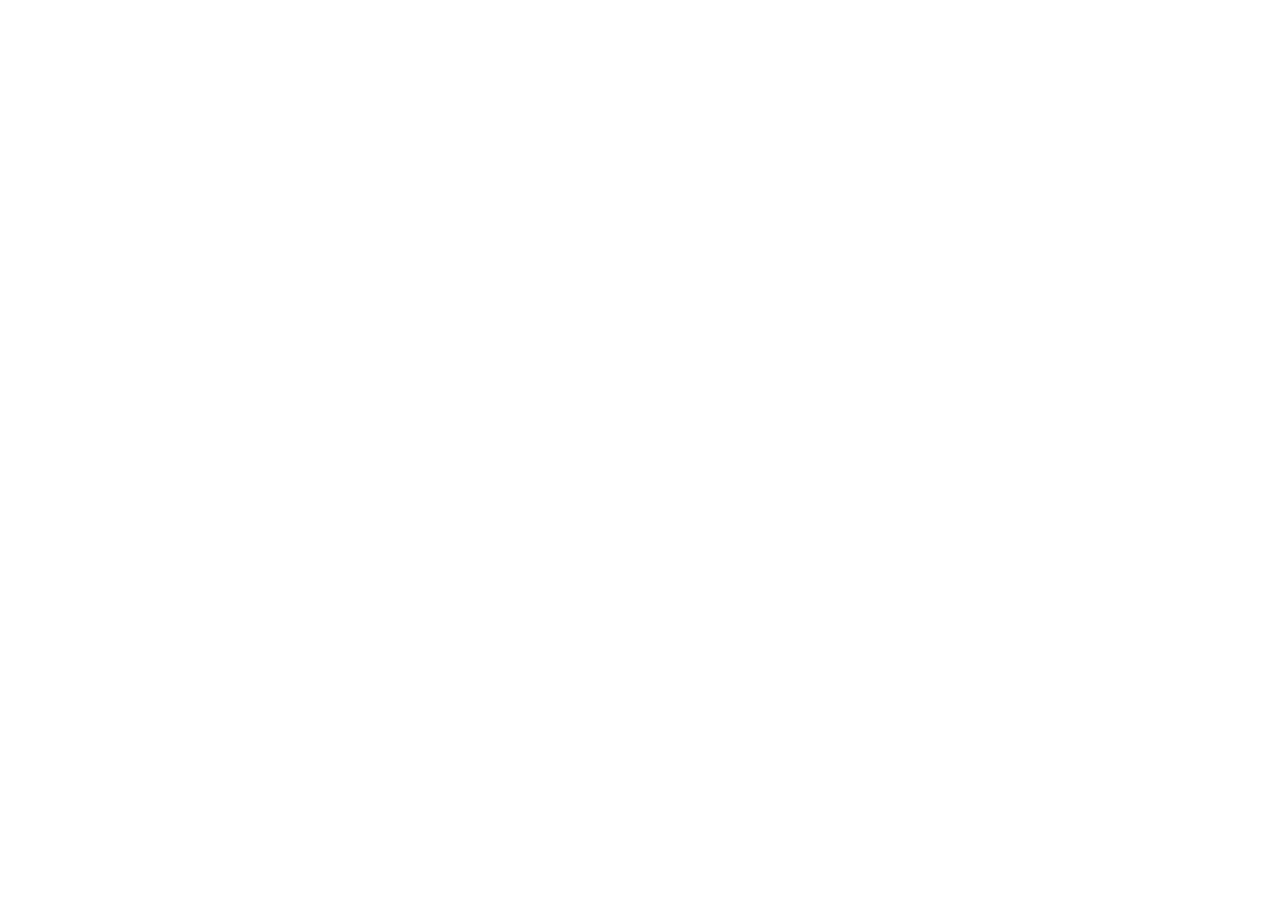
==== index.html @ 03653517 "first commit" ====
<!DOCTYPE html>
<html lang="en">
<head>
    <meta charset="UTF-8">
    <meta name="viewport" content="width=device-width, initial-scale=1.0">
    <title>GitHub Issues Tracker</title>
</head>
<body>
    
</body>
</html>
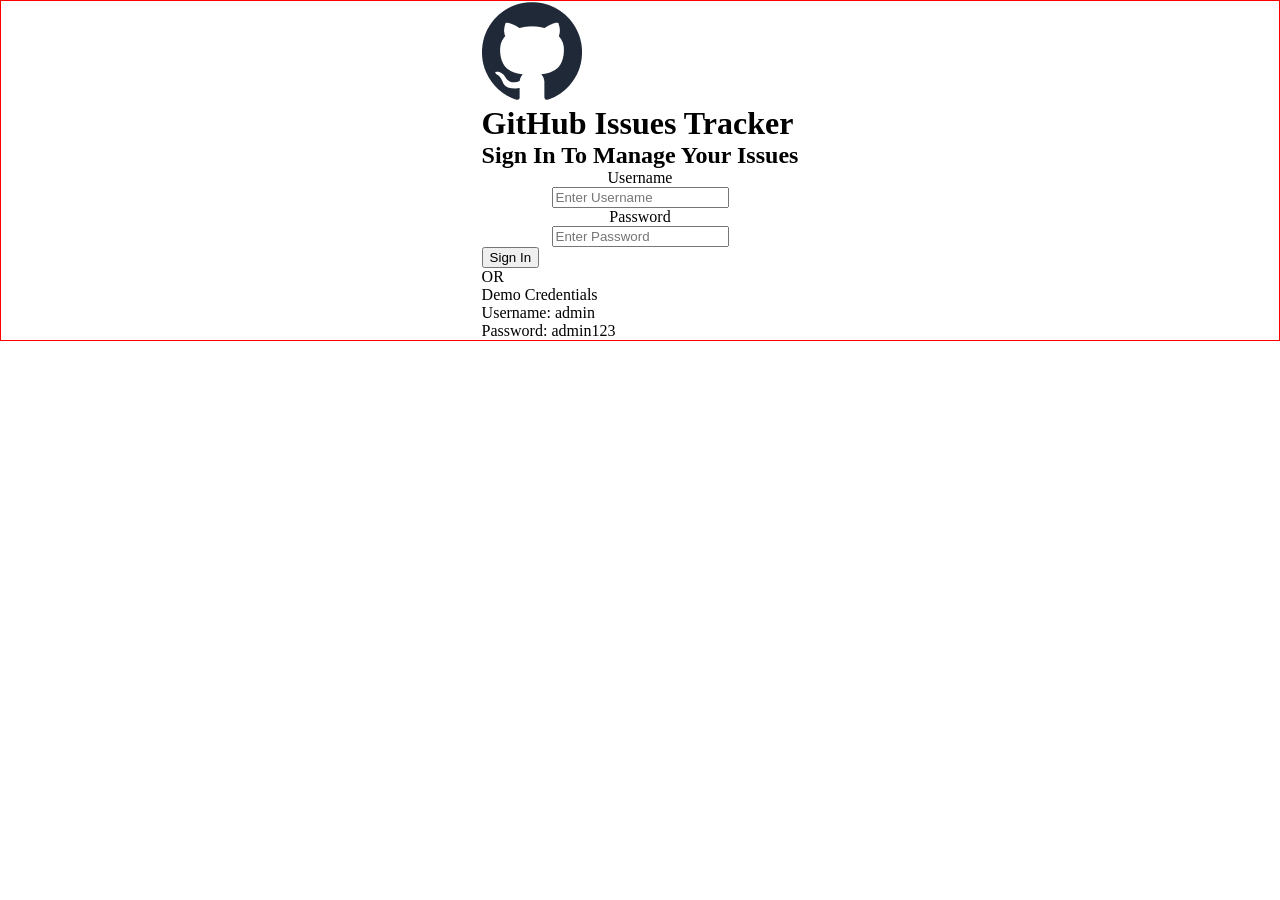
==== commit fb9b7ce1: "initial setup" ====
--- a/index.html
+++ b/index.html
@@ -4,8 +4,34 @@
     <meta charset="UTF-8">
     <meta name="viewport" content="width=device-width, initial-scale=1.0">
     <title>GitHub Issues Tracker</title>
+    <link rel="stylesheet" href="style.css">
 </head>
 <body>
-    
+    <div class="login-container">
+        <div class="login-header">
+            <div class="login-logo">
+                <img src="assets/github-logo.png" alt="">
+            </div>
+            <div class="login-title">
+                <h1>GitHub Issues Tracker</h1>
+                <h2>Sign In To Manage Your Issues</h2>
+            </div>
+            <div class="login-form">
+                <label>Username</label>
+                <input type="text" placeholder="Enter Username">
+                <label>Password</label>
+                <input type="text" placeholder="Enter Password">
+            </div>
+            <button>Sign In</button>
+            <div class="login-footer">
+                <p>OR</p>
+                <p>Demo Credentials</p>
+                <p>Username: admin</p>
+                <p>Password: admin123</p>
+            </div>
+        </div>
+    </div>
+
+    <script src="app.js"></script>    
 </body>
 </html>
--- a/style.css
+++ b/style.css
@@ -0,0 +1,13 @@
+*{
+    margin: 0 auto;
+}
+
+.login-container{
+    display: flex;
+    border: 1px solid red;
+}
+
+.login-form{
+    display: flex;
+    flex-direction: column;
+}
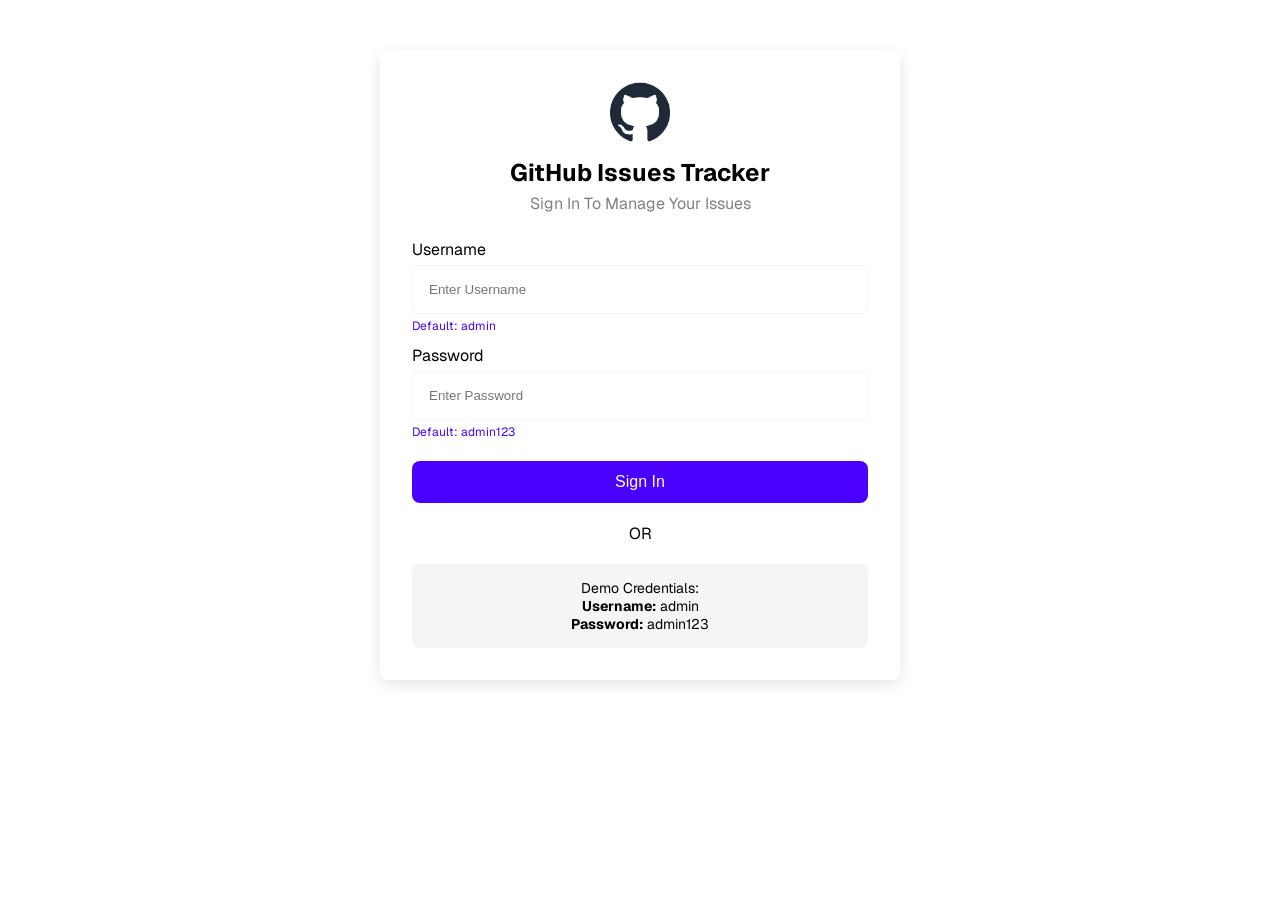
==== commit ac01da4d: "finished login page ui" ====
--- a/index.html
+++ b/index.html
@@ -5,29 +5,35 @@
     <meta name="viewport" content="width=device-width, initial-scale=1.0">
     <title>GitHub Issues Tracker</title>
     <link rel="stylesheet" href="style.css">
+    <link rel="preconnect" href="https://fonts.googleapis.com">
+    <link rel="preconnect" href="https://fonts.gstatic.com" crossorigin>
+    <link href="https://fonts.googleapis.com/css2?family=Geist:wght@100..900&display=swap" rel="stylesheet">
 </head>
-<body>
+<body class="font-geist">
     <div class="login-container">
-        <div class="login-header">
+        <div class="login-card">
             <div class="login-logo">
                 <img src="assets/github-logo.png" alt="">
             </div>
-            <div class="login-title">
-                <h1>GitHub Issues Tracker</h1>
-                <h2>Sign In To Manage Your Issues</h2>
-            </div>
-            <div class="login-form">
+            <h2>GitHub Issues Tracker</h2>
+            <p class="login-subtitle">Sign In To Manage Your Issues</p>
+            <form>
                 <label>Username</label>
                 <input type="text" placeholder="Enter Username">
+                <small class="default">Default: admin</small>
                 <label>Password</label>
                 <input type="text" placeholder="Enter Password">
+                <small class="default">Default: admin123</small>
+            </form>
+            <button class="login-button">Sign In</button>
+            <div class="login-divider">
+                <p>OR</p>
             </div>
-            <button>Sign In</button>
-            <div class="login-footer">
-                <p>OR</p>
-                <p>Demo Credentials</p>
-                <p>Username: admin</p>
-                <p>Password: admin123</p>
+
+            <div class="login-demo">
+                <p>Demo Credentials:</p>
+                <p><b>Username:</b> admin</p>
+                <p><b>Password:</b> admin123</p>
             </div>
         </div>
     </div>
--- a/style.css
+++ b/style.css
@@ -1,13 +1,102 @@
+/* shared */
 *{
-    margin: 0 auto;
+    margin:0;
+    padding:0;
+    box-sizing:border-box;
+}
+
+.font-geist{
+    font-family: "Geist", sans-serif;
+    font-optical-sizing: auto;
+}
+
+/* login page */
+body{
+    display:flex;
+    justify-content:center;
+    align-items:center;
 }
 
 .login-container{
-    display: flex;
-    border: 1px solid red;
+    margin-top: 50px;
+    width:100%;
+    max-width:520px;
+    max-height: 743px;
 }
 
-.login-form{
-    display: flex;
-    flex-direction: column;
-}+.login-card{
+    background:white;
+    padding: 32px;
+    border-radius: 8px;
+    box-shadow:0 5px 15px rgba(0,0,0,0.1);
+    text-align:center;
+}
+
+.login-logo img{
+    width: 60px;
+    margin-bottom:10px;
+}
+
+.login-card h2{
+    margin-bottom:5px;
+}
+
+.login-subtitle{
+    color: gray;
+    margin-bottom:25px;
+}
+
+form{
+    text-align:left;
+}
+
+label{
+    font: bolder;
+    font-weight: 400;
+    display:block;
+    margin-top:10px;
+}
+
+input{
+    width: 100%;
+    padding: 16px;
+    margin-top: 5px;
+    border: 1px solid whitesmoke;
+    border-radius: 5px;
+}
+
+.default{
+    color: #4A00FF;
+    font-size: 12px;
+}
+
+button{
+    width: 100%;
+    margin-top: 20px;
+    padding: 12px;
+    border: none;
+    border-radius: 8px;
+    background: #4A00FF;
+    color: white;
+    font-size: 16px;
+    cursor: pointer;
+}
+
+button:hover{
+    opacity:0.9;
+    
+}
+
+.login-divider{
+    margin-top: 20px;
+    margin-bottom: 20px;
+}
+
+.login-demo{
+    background: whitesmoke;
+    padding: 15px;
+    border-radius: 8px;
+    font-size: 14px;
+}
+
+/* home page */
